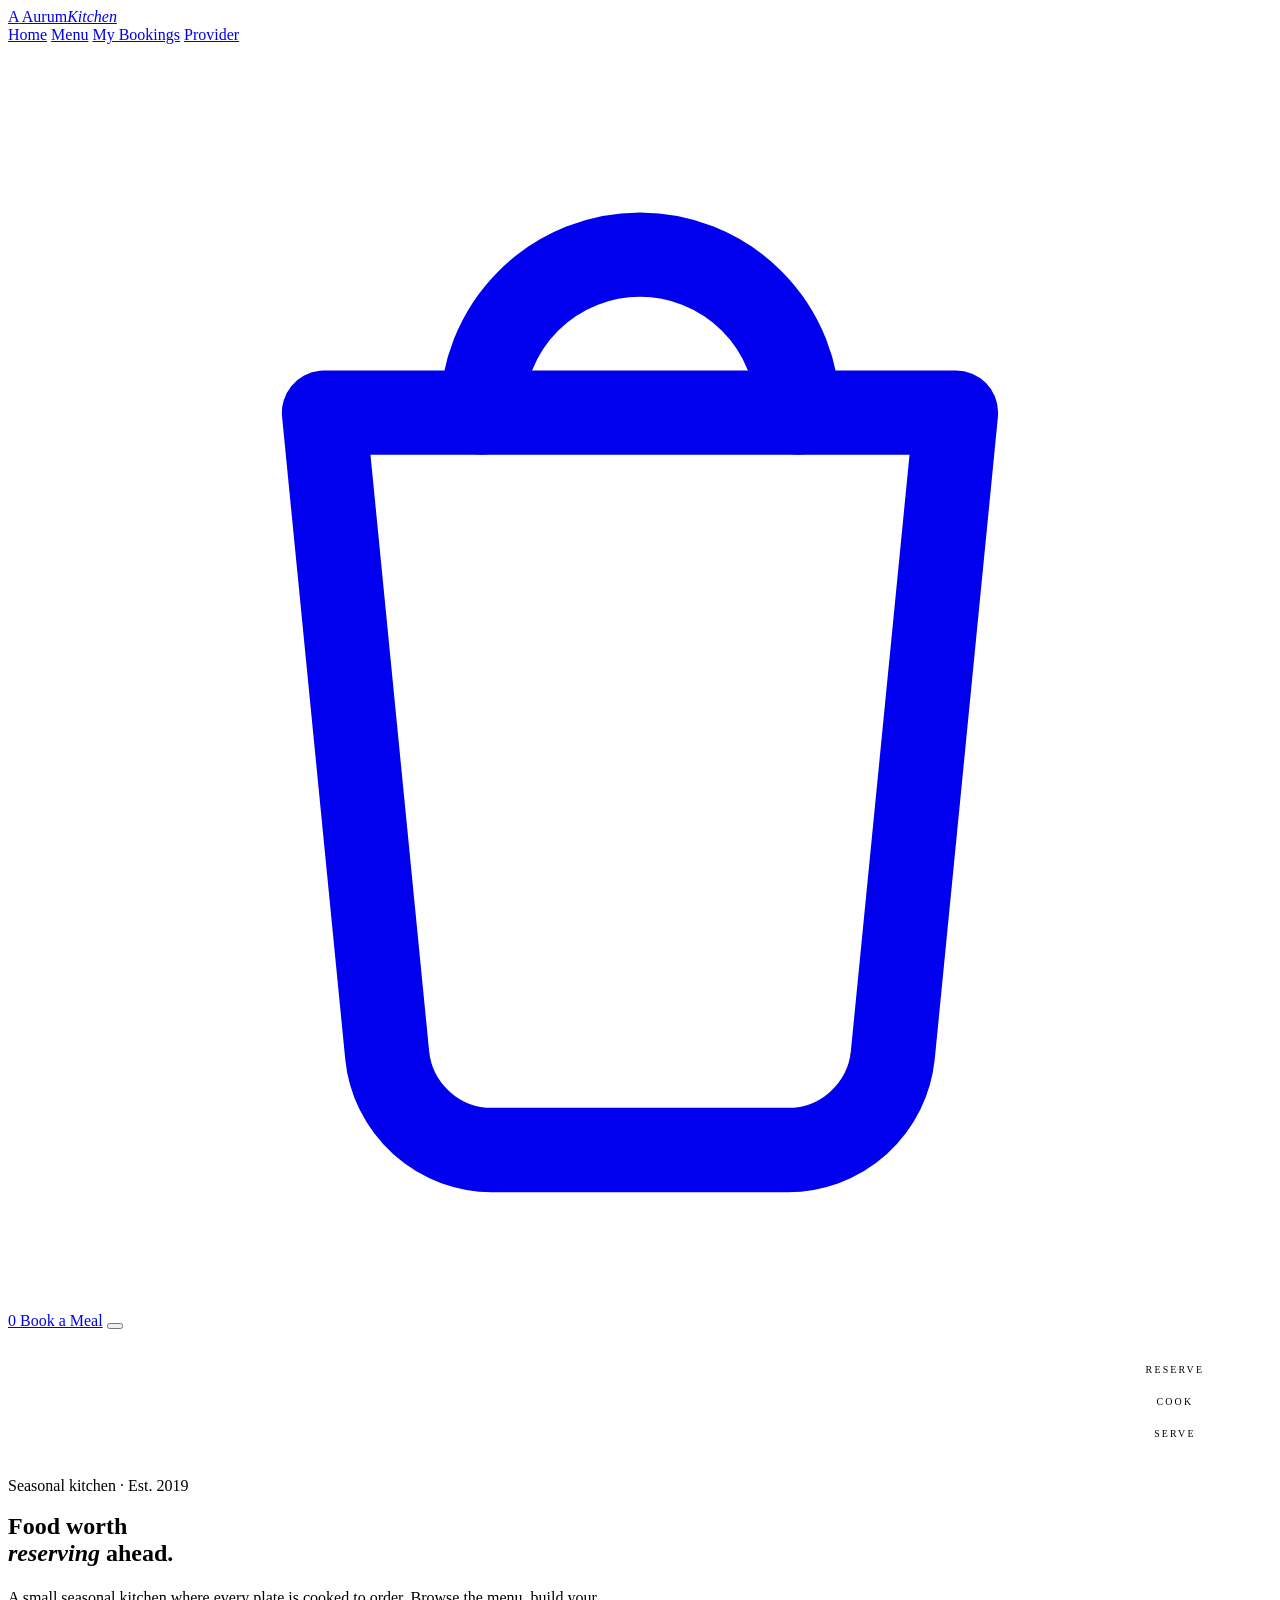
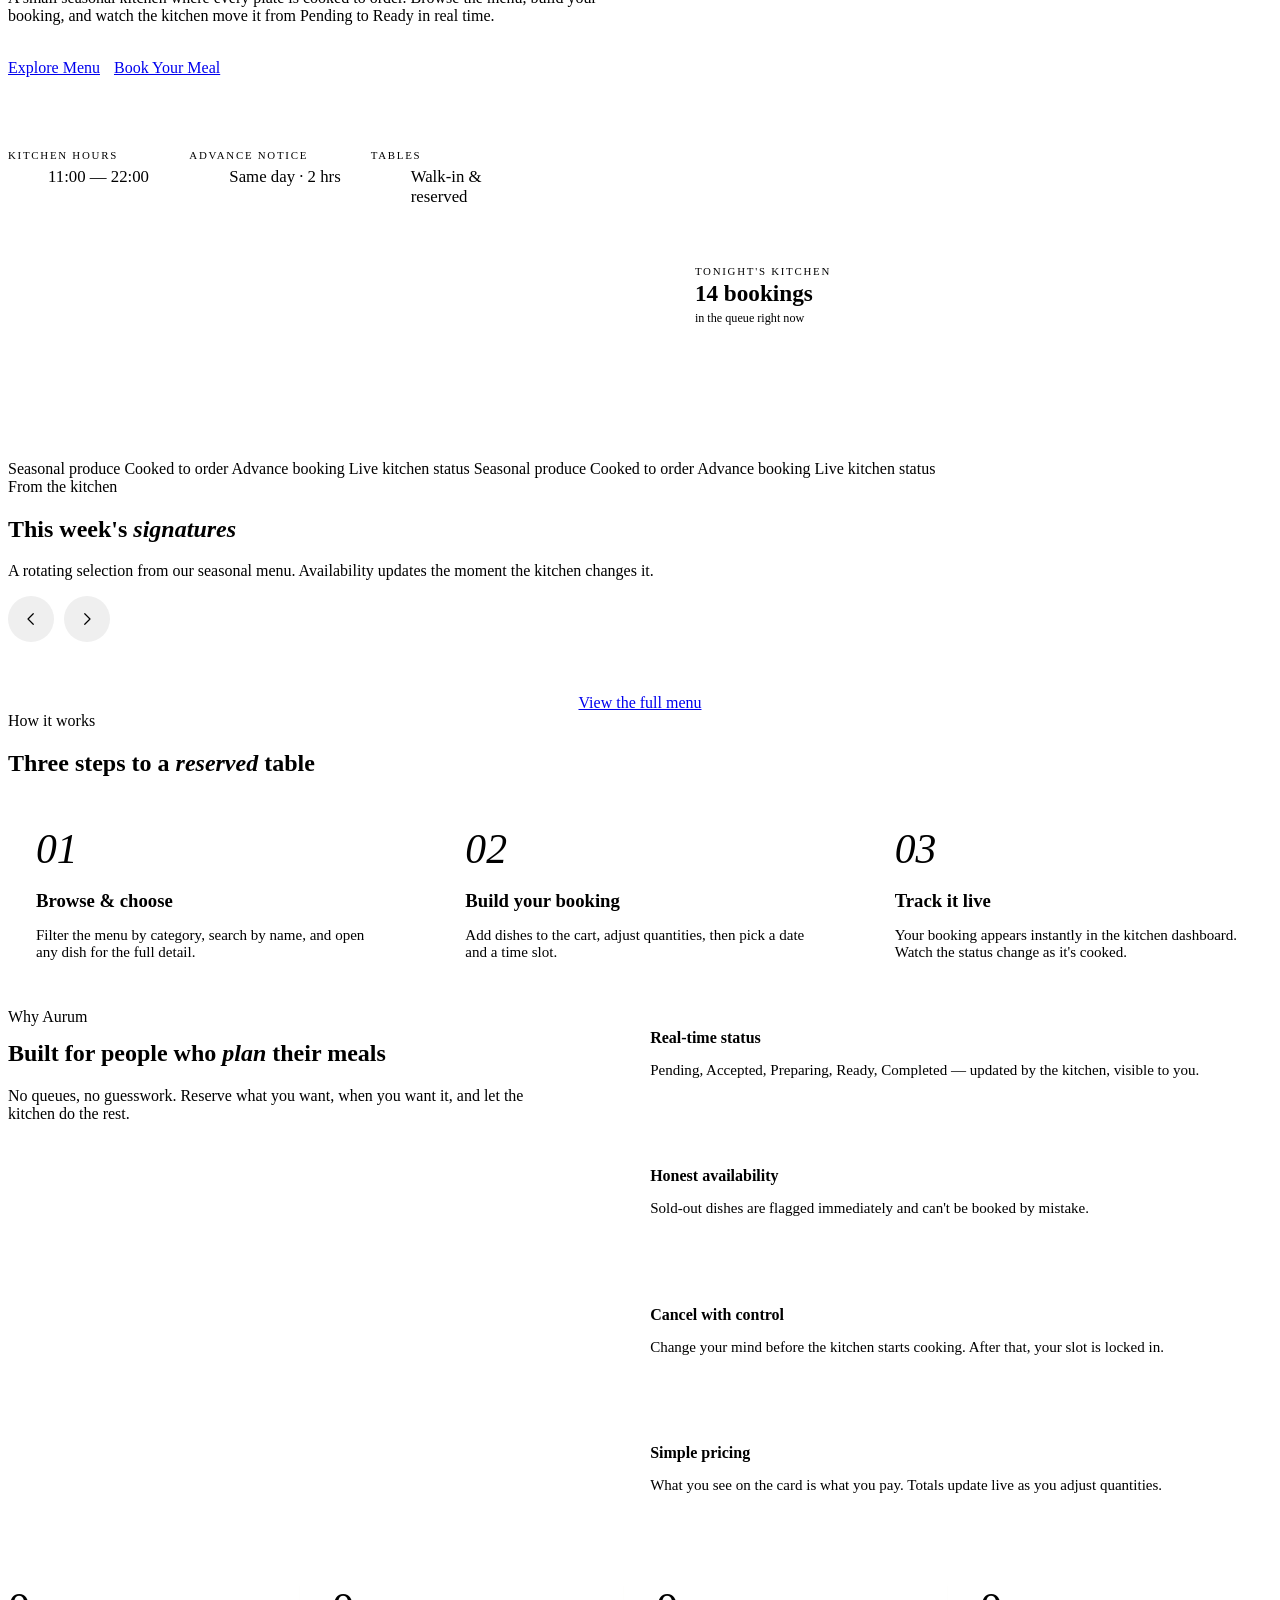
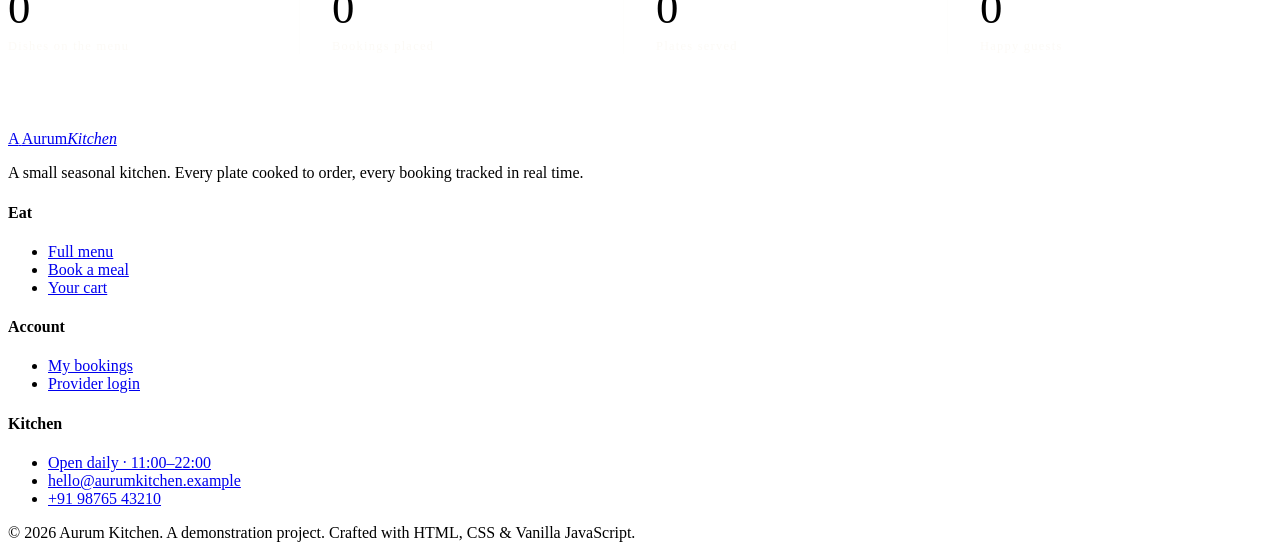
==== index.html @ 30384e44 "Module A: customer platform (menu, cart, booking, my-bookings)" ====
<!DOCTYPE html>
<html lang="en">
<head>
  <meta charset="UTF-8" />
  <meta name="viewport" content="width=device-width, initial-scale=1" />
  <title>Aurum Kitchen — Seasonal Food, Reserved in Advance</title>
  <meta name="description" content="Aurum Kitchen is a seasonal kitchen where every dish is prepared to order and reserved in advance." />
  <link rel="preconnect" href="https://fonts.googleapis.com" />
  <link rel="preconnect" href="https://fonts.gstatic.com" crossorigin />
  <link href="https://fonts.googleapis.com/css2?family=Fraunces:ital,opsz,wght@0,9..144,300..700;1,9..144,300..600&family=Inter:wght@300;400;500;600&display=swap" rel="stylesheet" />
  <link rel="stylesheet" href="css/global.css" />
  <link rel="stylesheet" href="css/animations.css" />
  <link rel="stylesheet" href="css/customer.css" />
</head>
<body>
  <div class="page-veil" aria-hidden="true"></div>

  <header class="nav" id="siteNav">
    <div class="nav__inner">
      <a class="nav__brand" href="index.html" aria-label="Aurum Kitchen home">
        <span class="nav__mark">A</span>
        <span class="nav__wordmark">Aurum<em>Kitchen</em></span>
      </a>
      <nav class="nav__links" id="navLinks" aria-label="Primary">
        <a href="index.html" data-nav>Home</a>
        <a href="menu.html" data-nav>Menu</a>
        <a href="my-bookings.html" data-nav>My Bookings</a>
        <a href="admin/dashboard.html">Provider</a>
      </nav>
      <div class="nav__actions">
        <a class="nav__cart" href="cart.html" aria-label="View cart">
          <svg viewBox="0 0 24 24" fill="none" stroke="currentColor" stroke-width="1.6" stroke-linecap="round" stroke-linejoin="round" aria-hidden="true">
            <path d="M6 7h12l-1.2 12.2a2 2 0 0 1-2 1.8H9.2a2 2 0 0 1-2-1.8L6 7Z" />
            <path d="M9 7a3 3 0 0 1 6 0" />
          </svg>
          <span class="nav__badge" id="cartBadge">0</span>
        </a>
        <a class="btn btn--primary btn--sm magnetic" href="booking.html"><span>Book a Meal</span></a>
        <button class="nav__toggle" id="navToggle" aria-label="Toggle navigation" aria-expanded="false">
          <span></span><span></span>
        </button>
      </div>
    </div>
  </header>

  <main>
    <section class="hero">
      <div class="container hero__inner">
        <div class="hero__copy">
          <span class="eyebrow" data-reveal="fade">Seasonal kitchen · Est. 2019</span>
          <h1 data-reveal="up" data-reveal-delay="80">
            Food worth<br /><em class="serif-italic">reserving</em> ahead.
          </h1>
          <p class="lede" data-reveal="up" data-reveal-delay="180">
            A small seasonal kitchen where every plate is cooked to order.
            Browse the menu, build your booking, and watch the kitchen move it
            from <strong>Pending</strong> to <strong>Ready</strong> in real time.
          </p>
          <div class="hero__actions" data-reveal="up" data-reveal-delay="260">
            <a class="btn btn--primary magnetic" href="menu.html"><span>Explore Menu</span></a>
            <a class="btn btn--ghost magnetic" href="booking.html"><span>Book Your Meal</span></a>
          </div>
          <dl class="hero__facts" data-reveal="fade" data-reveal-delay="340">
            <div><dt>Kitchen hours</dt><dd>11:00 — 22:00</dd></div>
            <div><dt>Advance notice</dt><dd>Same day · 2 hrs</dd></div>
            <div><dt>Tables</dt><dd>Walk-in &amp; reserved</dd></div>
          </dl>
        </div>
        <div class="hero__visual" data-reveal="scale" data-reveal-delay="120">
          <div class="hero__frame parallax-frame">
            <img src="https://images.unsplash.com/photo-1414235077428-338989a2e8c0?auto=format&fit=crop&w=1200&q=80"
                 alt="Plated seasonal dish on a dark ceramic plate"
                 data-parallax="0.10" onerror="this.style.display='none'" />
          </div>
          <div class="hero__card">
            <span class="hero__card-label">Tonight's kitchen</span>
            <strong class="hero__card-value">14 bookings</strong>
            <span class="hero__card-sub">in the queue right now</span>
          </div>
          <div class="hero__seal" aria-hidden="true">
            <span>Reserve</span><span>Cook</span><span>Serve</span>
          </div>
        </div>
      </div>
    </section>

    <div class="marquee" aria-hidden="true">
      <div class="marquee__track">
        <span class="marquee__item">Seasonal produce</span>
        <span class="marquee__item">Cooked to order</span>
        <span class="marquee__item">Advance booking</span>
        <span class="marquee__item">Live kitchen status</span>
        <span class="marquee__item">Seasonal produce</span>
        <span class="marquee__item">Cooked to order</span>
        <span class="marquee__item">Advance booking</span>
        <span class="marquee__item">Live kitchen status</span>
      </div>
    </div>

    <section class="section" id="featured">
      <div class="container">
        <div class="section-head">
          <div class="section-head__text">
            <span class="eyebrow" data-reveal="fade">From the kitchen</span>
            <h2 data-reveal="up" data-reveal-delay="60">This week's <em class="serif-italic">signatures</em></h2>
            <p data-reveal="up" data-reveal-delay="120">
              A rotating selection from our seasonal menu. Availability updates
              the moment the kitchen changes it.
            </p>
          </div>
          <div class="rail-controls" data-reveal="fade">
            <button class="rail-btn" id="railPrev" aria-label="Previous dishes">
              <svg viewBox="0 0 24 24" fill="none" stroke="currentColor" stroke-width="1.6" stroke-linecap="round" stroke-linejoin="round"><path d="M15 5l-7 7 7 7"/></svg>
            </button>
            <button class="rail-btn" id="railNext" aria-label="Next dishes">
              <svg viewBox="0 0 24 24" fill="none" stroke="currentColor" stroke-width="1.6" stroke-linecap="round" stroke-linejoin="round"><path d="M9 5l7 7-7 7"/></svg>
            </button>
          </div>
        </div>
        <div class="rail" id="featuredRail" aria-live="polite"></div>
        <div class="section-cta" data-reveal="fade">
          <a class="btn btn--ghost magnetic" href="menu.html"><span>View the full menu</span></a>
        </div>
      </div>
    </section>

    <section class="section how" id="how">
      <div class="container">
        <div class="section-head">
          <div class="section-head__text">
            <span class="eyebrow" data-reveal="fade">How it works</span>
            <h2 data-reveal="up" data-reveal-delay="60">Three steps to a <em class="serif-italic">reserved</em> table</h2>
          </div>
        </div>
        <ol class="how__grid">
          <li class="how__step" data-reveal="up">
            <span class="how__num">01</span>
            <h3>Browse &amp; choose</h3>
            <p>Filter the menu by category, search by name, and open any dish for the full detail.</p>
          </li>
          <li class="how__step" data-reveal="up" data-reveal-delay="120">
            <span class="how__num">02</span>
            <h3>Build your booking</h3>
            <p>Add dishes to the cart, adjust quantities, then pick a date and a time slot.</p>
          </li>
          <li class="how__step" data-reveal="up" data-reveal-delay="240">
            <span class="how__num">03</span>
            <h3>Track it live</h3>
            <p>Your booking appears instantly in the kitchen dashboard. Watch the status change as it's cooked.</p>
          </li>
        </ol>
      </div>
    </section>

    <section class="section why">
      <div class="container">
        <div class="why__grid">
          <div class="why__copy">
            <span class="eyebrow" data-reveal="fade">Why Aurum</span>
            <h2 data-reveal="up" data-reveal-delay="60">Built for people who <em class="serif-italic">plan</em> their meals</h2>
            <p class="lede" data-reveal="up" data-reveal-delay="120">
              No queues, no guesswork. Reserve what you want, when you want it,
              and let the kitchen do the rest.
            </p>
          </div>
          <ul class="why__list">
            <li data-reveal="right">
              <h4>Real-time status</h4>
              <p>Pending, Accepted, Preparing, Ready, Completed — updated by the kitchen, visible to you.</p>
            </li>
            <li data-reveal="right" data-reveal-delay="100">
              <h4>Honest availability</h4>
              <p>Sold-out dishes are flagged immediately and can't be booked by mistake.</p>
            </li>
            <li data-reveal="right" data-reveal-delay="200">
              <h4>Cancel with control</h4>
              <p>Change your mind before the kitchen starts cooking. After that, your slot is locked in.</p>
            </li>
            <li data-reveal="right" data-reveal-delay="300">
              <h4>Simple pricing</h4>
              <p>What you see on the card is what you pay. Totals update live as you adjust quantities.</p>
            </li>
          </ul>
        </div>
      </div>
    </section>

    <section class="stats-band">
      <div class="container stats-band__inner">
        <div class="stat"><span class="stat__value" id="statDishes" data-counter="0">0</span><span class="stat__label">Dishes on the menu</span></div>
        <div class="stat"><span class="stat__value" id="statBookings" data-counter="0">0</span><span class="stat__label">Bookings placed</span></div>
        <div class="stat"><span class="stat__value" id="statCompleted" data-counter="0">0</span><span class="stat__label">Plates served</span></div>
        <div class="stat"><span class="stat__value" id="statGuests" data-counter="0">0</span><span class="stat__label">Happy guests</span></div>
      </div>
    </section>
  </main>

  <footer class="footer">
    <div class="container">
      <div class="footer__grid">
        <div class="footer__brand">
          <a class="nav__brand" href="index.html">
            <span class="nav__mark">A</span>
            <span class="nav__wordmark">Aurum<em>Kitchen</em></span>
          </a>
          <p>A small seasonal kitchen. Every plate cooked to order, every booking tracked in real time.</p>
        </div>
        <div class="footer__col">
          <h4>Eat</h4>
          <ul>
            <li><a href="menu.html">Full menu</a></li>
            <li><a href="booking.html">Book a meal</a></li>
            <li><a href="cart.html">Your cart</a></li>
          </ul>
        </div>
        <div class="footer__col">
          <h4>Account</h4>
          <ul>
            <li><a href="my-bookings.html">My bookings</a></li>
            <li><a href="admin/dashboard.html">Provider login</a></li>
          </ul>
        </div>
        <div class="footer__col">
          <h4>Kitchen</h4>
          <ul>
            <li><a href="#">Open daily · 11:00–22:00</a></li>
            <li><a href="#">hello@aurumkitchen.example</a></li>
            <li><a href="#">+91 98765 43210</a></li>
          </ul>
        </div>
      </div>
      <div class="footer__bottom">
        <span>© <span id="footerYear"></span> Aurum Kitchen. A demonstration project.</span>
        <span>Crafted with HTML, CSS &amp; Vanilla JavaScript.</span>
      </div>
    </div>
  </footer>

  <script src="js/storage.js"></script>
  <script src="js/data.js"></script>
  <script src="js/animations.js"></script>
  <script src="js/customer.js"></script>
  <script>
    // Page-specific: featured rail arrows + footer year
    document.addEventListener('DOMContentLoaded', function () {
      var y = document.getElementById('footerYear');
      if (y) y.textContent = new Date().getFullYear();

      var rail = document.getElementById('featuredRail');
      var prev = document.getElementById('railPrev');
      var next = document.getElementById('railNext');
      var step = 340;

      if (prev) prev.addEventListener('click', function () { rail.scrollBy({ left: -step * 2, behavior: 'smooth' }); });
      if (next) next.addEventListener('click', function () { rail.scrollBy({ left: step * 2, behavior: 'smooth' }); });
    });
  </script>
</body>
</html>
---- css/customer.css ----
/* =========================================================================
   customer.css — MODULE A STYLES
   Owner: ARSH
   -------------------------------------------------------------------------
   Page-level styles for the customer side. Depends on global.css tokens and
   animations.css for motion. Admin styles live in admin.css (Kanish).
   ========================================================================= */

/* ---------- HERO ---------- */
.hero {
  padding-top: calc(var(--nav-h) + clamp(40px, 6vw, 80px));
  padding-bottom: clamp(48px, 7vw, 100px);
  position: relative;
}

.hero__inner {
  display: grid;
  grid-template-columns: 1.05fr 1fr;
  gap: clamp(40px, 6vw, 88px);
  align-items: center;
}

.hero__copy h1 { margin-top: 18px; }
.hero__copy h1 em { color: var(--olive); }
.hero__copy .lede { margin-top: 22px; }
.hero__copy strong { color: var(--forest); font-weight: 500; }

.hero__actions {
  display: flex;
  gap: 14px;
  margin-top: 34px;
  flex-wrap: wrap;
}

.hero__facts {
  display: grid;
  grid-template-columns: repeat(3, 1fr);
  gap: 24px;
  margin-top: 46px;
  padding-top: 26px;
  border-top: 1px solid var(--line);
  max-width: 520px;
}

.hero__facts dt {
  font-size: 0.68rem;
  letter-spacing: 0.16em;
  text-transform: uppercase;
  color: var(--muted-2);
  margin-bottom: 6px;
}

.hero__facts dd {
  font-family: var(--font-serif);
  font-size: 1.05rem;
  color: var(--forest);
}

/* visual */
.hero__visual {
  position: relative;
  aspect-ratio: 4 / 5;
  max-height: 640px;
}

.hero__frame {
  position: absolute;
  inset: 0;
  border-radius: var(--radius-xl);
  overflow: hidden;
  box-shadow: var(--shadow-lg);
}

.hero__frame img {
  width: 100%;
  height: 118%;
  object-fit: cover;
  position: absolute;
  inset: -9% 0 auto 0;
}

.hero__card {
  position: absolute;
  bottom: 24px;
  left: -22px;
  background: var(--white);
  padding: 20px 24px;
  border-radius: var(--radius);
  box-shadow: var(--shadow-md);
  display: grid;
  gap: 4px;
  max-width: 220px;
}

.hero__card-label {
  font-size: 0.68rem;
  letter-spacing: 0.16em;
  text-transform: uppercase;
  color: var(--muted-2);
}

.hero__card-value {
  font-family: var(--font-serif);
  font-size: 1.45rem;
  color: var(--forest);
  line-height: 1.1;
}

.hero__card-sub {
  font-size: 0.76rem;
  color: var(--muted);
}

.hero__seal {
  position: absolute;
  top: 24px;
  right: -18px;
  width: 96px;
  height: 96px;
  border-radius: 50%;
  background: var(--forest);
  color: var(--gold-soft);
  display: grid;
  place-items: center;
  gap: 1px;
  font-family: var(--font-serif);
  font-size: 0.62rem;
  letter-spacing: 0.22em;
  text-transform: uppercase;
  box-shadow: var(--shadow-md);
  animation: sealSpin 40s linear infinite;
}

.hero__seal span {
  display: block;
  line-height: 1;
  transform-origin: center;
}

@keyframes sealSpin {
  to { transform: rotate(360deg); }
}

/* ---------- FEATURED RAIL ---------- */
.rail-controls {
  display: flex;
  gap: 10px;
}

.rail-btn {
  width: 46px;
  height: 46px;
  border-radius: 50%;
  border: 1px solid var(--line-strong);
  display: grid;
  place-items: center;
  color: var(--forest);
  transition: background-color 0.3s var(--ease), color 0.3s var(--ease),
              border-color 0.3s var(--ease), transform 0.3s var(--ease);
}

.rail-btn:hover { background: var(--forest); color: var(--ivory); border-color: var(--forest); transform: translateY(-1px); }
.rail-btn svg { width: 18px; height: 18px; }

.rail {
  display: grid;
  grid-auto-flow: column;
  grid-auto-columns: minmax(280px, 1fr);
  gap: 22px;
  overflow-x: auto;
  scroll-snap-type: x mandatory;
  padding-bottom: 12px;
  scrollbar-width: thin;
  scrollbar-color: var(--line-strong) transparent;
}

.rail::-webkit-scrollbar { height: 6px; }
.rail::-webkit-scrollbar-thumb { background: var(--line-strong); border-radius: 99px; }
.rail::-webkit-scrollbar-track { background: transparent; }

.rail > * { scroll-snap-align: start; }

.section-cta { margin-top: 40px; text-align: center; }

/* ---------- DISH CARD ---------- */
.dish-card {
  display: flex;
  flex-direction: column;
  background: var(--white);
  border-radius: var(--radius-lg);
  overflow: hidden;
  border: 1px solid var(--line);
  transition: transform 0.6s var(--ease), box-shadow 0.6s var(--ease);
  height: 100%;
}

.dish-card:hover {
  transform: translateY(-4px);
  box-shadow: var(--shadow-md);
}

.dish-card--rail { min-height: 420px; }

.dish-card__media {
  position: relative;
  aspect-ratio: 4 / 3;
  overflow: hidden;
  background: var(--ivory-2);
}

.dish-card__media img {
  width: 100%;
  height: 100%;
  object-fit: cover;
  transition: transform 1.2s var(--ease);
}

.dish-card:hover .dish-card__media img { transform: scale(1.06); }

.dish-card__flag {
  position: absolute;
  top: 14px;
  left: 14px;
  padding: 6px 12px;
  border-radius: 999px;
  background: rgba(18, 54, 42, 0.92);
  color: var(--gold-soft);
  font-size: 0.66rem;
  font-weight: 600;
  letter-spacing: 0.12em;
  text-transform: uppercase;
  backdrop-filter: blur(8px);
}

.dish-card__flag--out {
  background: rgba(122, 50, 38, 0.92);
  color: #F0D8CE;
}

.dish-card__body {
  padding: 22px 22px 20px;
  display: flex;
  flex-direction: column;
  flex: 1;
  gap: 8px;
}

.dish-card__meta {
  display: flex;
  justify-content: space-between;
  align-items: baseline;
  gap: 12px;
}

.dish-card__category {
  font-size: 0.66rem;
  letter-spacing: 0.16em;
  text-transform: uppercase;
  color: var(--olive);
}

.dish-card__price {
  font-family: var(--font-serif);
  font-size: 1.1rem;
  color: var(--forest);
}

.dish-card__title {
  font-size: 1.18rem;
  line-height: 1.25;
  margin: 0;
}

.dish-card__desc {
  font-size: 0.88rem;
  color: var(--muted);
  line-height: 1.55;
  margin: 4px 0 0;
  display: -webkit-box;
  -webkit-line-clamp: 2;
  -webkit-box-orient: vertical;
  overflow: hidden;
}

.dish-card__foot {
  margin-top: auto;
  display: flex;
  align-items: center;
  justify-content: space-between;
  gap: 12px;
  padding-top: 16px;
}

.dish-card__link {
  font-size: 0.82rem;
  color: var(--forest);
  border-bottom: 1px solid var(--line-strong);
  padding-bottom: 1px;
  transition: border-color 0.3s var(--ease), color 0.3s var(--ease);
}

.dish-card__link:hover { color: var(--forest-3); border-color: var(--forest-3); }

/* ---------- HOW IT WORKS ---------- */
.how__grid {
  list-style: none;
  padding: 0;
  margin: 0;
  display: grid;
  grid-template-columns: repeat(3, 1fr);
  gap: 24px;
}

.how__step {
  padding: 32px 28px;
  background: var(--ivory-2);
  border-radius: var(--radius-lg);
  border: 1px solid var(--line);
  position: relative;
}

.how__num {
  font-family: var(--font-serif);
  font-size: 2.6rem;
  font-style: italic;
  color: var(--gold);
  line-height: 1;
  display: block;
  margin-bottom: 18px;
}

.how__step h3 { margin-bottom: 12px; }
.how__step p { font-size: 0.94rem; }

/* ---------- WHY ---------- */
.why__grid {
  display: grid;
  grid-template-columns: 1fr 1.1fr;
  gap: clamp(40px, 6vw, 88px);
  align-items: start;
}

.why__copy h2 { margin-top: 14px; }
.why__copy .lede { margin-top: 20px; }

.why__list {
  list-style: none;
  padding: 0;
  margin: 0;
  display: grid;
  gap: 28px;
}

.why__list li {
  padding-bottom: 24px;
  border-bottom: 1px solid var(--line);
}

.why__list li:last-child { border-bottom: 0; padding-bottom: 0; }
.why__list h4 { margin-bottom: 8px; color: var(--forest); }
.why__list p { font-size: 0.94rem; }

/* ---------- STATS BAND ---------- */
.stats-band {
  background: var(--forest);
  color: var(--ivory);
  padding-block: clamp(48px, 6vw, 88px);
}

.stats-band__inner {
  display: grid;
  grid-template-columns: repeat(4, 1fr);
  gap: 32px;
}

.stat {
  display: flex;
  flex-direction: column;
  gap: 8px;
  text-align: left;
  padding-right: 24px;
  border-right: 1px solid rgba(251, 248, 242, 0.14);
}

.stat:last-child { border-right: 0; }

.stat__value {
  font-family: var(--font-serif);
  font-size: clamp(2rem, 3.5vw, 2.8rem);
  color: var(--gold-soft);
  line-height: 1;
  font-variant-numeric: tabular-nums;
}

.stat__label {
  font-size: 0.78rem;
  letter-spacing: 0.1em;
  color: rgba(251, 248, 242, 0.66);
}

/* ---------- SHARED PAGE HEAD ---------- */
.page-section { padding-block: calc(var(--nav-h) + 40px) clamp(60px, 8vw, 100px); }

.page-head { margin-bottom: clamp(36px, 5vw, 60px); max-width: 720px; }
.page-head h1 { margin-top: 14px; }
.page-head .lede { margin-top: 18px; }

/* ---------- MENU PAGE ---------- */
.menu-page { padding-top: calc(var(--nav-h) + 40px); padding-bottom: 80px; }

.menu-hero { padding-block: 40px 0; max-width: 720px; margin-inline: auto; }
.menu-hero h1 { margin-top: 14px; }
.menu-hero .lede { margin-top: 18px; }

.menu-controls {
  position: sticky;
  top: var(--nav-h);
  z-index: 50;
  background: rgba(251, 248, 242, 0.92);
  backdrop-filter: saturate(180%) blur(14px);
  -webkit-backdrop-filter: saturate(180%) blur(14px);
  border-block: 1px solid var(--line);
  padding-block: 16px;
  margin-block: 40px 0;
}

.menu-controls__inner {
  display: flex;
  flex-direction: column;
  gap: 14px;
}

.menu-search {
  position: relative;
  max-width: 480px;
}

.menu-search svg {
  position: absolute;
  left: 18px;
  top: 50%;
  transform: translateY(-50%);
  width: 17px;
  height: 17px;
  color: var(--muted-2);
}

.menu-search input {
  width: 100%;
  padding: 13px 18px 13px 46px;
  border-radius: 999px;
  border: 1px solid var(--line-strong);
  background: var(--white);
  font-size: 0.92rem;
  transition: border-color 0.3s var(--ease), box-shadow 0.3s var(--ease);
}

.menu-search input:focus {
  outline: none;
  border-color: var(--forest-3);
  box-shadow: 0 0 0 4px rgba(44, 99, 80, 0.10);
}

.menu-filters {
  display: flex;
  gap: 8px;
  flex-wrap: wrap;
}

.chip {
  padding: 8px 18px;
  border-radius: 999px;
  border: 1px solid var(--line-strong);
  background: transparent;
  font-size: 0.82rem;
  font-weight: 450;
  color: var(--charcoal);
  transition: background-color 0.3s var(--ease), color 0.3s var(--ease),
              border-color 0.3s var(--ease);
  white-space: nowrap;
}

.chip:hover { border-color: var(--forest); }

.chip.is-active {
  background: var(--forest);
  color: var(--ivory);
  border-color: var(--forest);
}

.menu-grid-section { padding-top: 44px; }

.menu-meta {
  font-size: 0.82rem;
  color: var(--muted-2);
  margin-bottom: 24px;
}

.dish-grid {
  display: grid;
  grid-template-columns: repeat(auto-fill, minmax(280px, 1fr));
  gap: 26px;
}

/* ---------- EMPTY STATE ---------- */
.empty-state {
  text-align: center;
  padding: 60px 20px;
  display: flex;
  flex-direction: column;
  align-items: center;
  gap: 12px;
}

.empty-state--lg { padding: 100px 20px; }

.empty-state__icon {
  width: 68px;
  height: 68px;
  border-radius: 50%;
  border: 1px solid var(--line-strong);
  display: grid;
  place-items: center;
  font-size: 1.8rem;
  color: var(--olive);
  margin-bottom: 8px;
}

.empty-state h3 { font-size: 1.4rem; }
.empty-state p { max-width: 44ch; }
.empty-state .btn { margin-top: 12px; }

/* ---------- FOOD DETAILS ---------- */
.dish-page { padding-top: calc(var(--nav-h) + 24px); padding-bottom: 80px; }

.back-link {
  display: inline-flex;
  align-items: center;
  gap: 6px;
  font-size: 0.84rem;
  color: var(--muted);
  margin-bottom: 32px;
  transition: color 0.3s var(--ease);
}

.back-link:hover { color: var(--forest); }

.dish-detail {
  display: grid;
  grid-template-columns: 1.15fr 1fr;
  gap: clamp(36px, 5vw, 72px);
  align-items: start;
}

.dish-detail__media {
  position: relative;
  aspect-ratio: 4 / 5;
  border-radius: var(--radius-xl);
  overflow: hidden;
  box-shadow: var(--shadow-md);
  background: var(--ivory-2);
}

.dish-detail__media img {
  width: 100%;
  height: 100%;
  object-fit: cover;
}

.dish-detail__flag {
  position: absolute;
  top: 22px;
  left: 22px;
  padding: 8px 16px;
  border-radius: 999px;
  background: rgba(122, 50, 38, 0.92);
  color: #F0D8CE;
  font-size: 0.7rem;
  font-weight: 600;
  letter-spacing: 0.12em;
  text-transform: uppercase;
}

.dish-detail__info { padding-top: 12px; }

.dish-detail__eyebrow {
  display: flex;
  align-items: center;
  gap: 10px;
  margin-bottom: 16px;
}

.dish-detail__eyebrow .pill { font-size: 0.66rem; }

.dish-detail__info h1 {
  font-size: clamp(2rem, 4vw, 3rem);
  margin-bottom: 18px;
}

.dish-detail__price {
  font-family: var(--font-serif);
  font-size: 1.9rem;
  color: var(--forest);
  margin-bottom: 22px;
  display: block;
}

.dish-detail__desc {
  font-size: 1rem;
  line-height: 1.7;
  color: var(--muted);
  margin-bottom: 28px;
}

.dish-detail__tags {
  display: flex;
  gap: 8px;
  flex-wrap: wrap;
  margin-bottom: 32px;
}

.dish-detail__actions {
  display: flex;
  gap: 16px;
  flex-wrap: wrap;
  align-items: center;
  padding-top: 24px;
  border-top: 1px solid var(--line);
}

.qty-stepper {
  display: inline-flex;
  align-items: center;
  border-radius: 999px;
  border: 1px solid var(--line-strong);
  overflow: hidden;
  background: var(--white);
}

.qty-stepper button {
  width: 44px;
  height: 44px;
  display: grid;
  place-items: center;
  font-size: 1.1rem;
  color: var(--forest);
  transition: background-color 0.3s var(--ease);
}

.qty-stepper button:hover { background: var(--ivory-2); }

.qty-stepper input {
  width: 48px;
  text-align: center;
  border: 0;
  background: transparent;
  font-size: 0.95rem;
  font-weight: 500;
  color: var(--ink);
  -moz-appearance: textfield;
  padding: 0;
}

.qty-stepper input::-webkit-outer-spin-button,
.qty-stepper input::-webkit-inner-spin-button {
  -webkit-appearance: none;
  margin: 0;
}

.dish-detail__note {
  margin-top: 26px;
  padding: 16px 20px;
  background: var(--ivory-2);
  border-radius: var(--radius);
  font-size: 0.84rem;
  color: var(--muted);
  border-left: 3px solid var(--gold);
}

/* ---------- CART ---------- */
.cart-layout {
  display: grid;
  grid-template-columns: 1.4fr 1fr;
  gap: clamp(28px, 4vw, 56px);
  align-items: start;
}

.cart-lines { display: grid; gap: 18px; }

.cart-line {
  display: grid;
  grid-template-columns: 96px 1fr auto;
  gap: 20px;
  align-items: center;
  padding: 18px;
  border: 1px solid var(--line);
  border-radius: var(--radius);
  background: var(--white);
  transition: border-color 0.3s var(--ease);
}

.cart-line:hover { border-color: var(--line-strong); }

.cart-line__media {
  width: 96px;
  height: 96px;
  border-radius: var(--radius-sm);
  overflow: hidden;
  background: var(--ivory-2);
}

.cart-line__media img { width: 100%; height: 100%; object-fit: cover; }

.cart-line__body { min-width: 0; }

.cart-line__name {
  font-family: var(--font-serif);
  font-size: 1.1rem;
  color: var(--forest);
  margin-bottom: 4px;
  line-height: 1.3;
}

.cart-line__category {
  font-size: 0.7rem;
  letter-spacing: 0.14em;
  text-transform: uppercase;
  color: var(--olive);
  margin-bottom: 10px;
}

.cart-line__controls {
  display: flex;
  align-items: center;
  gap: 14px;
  flex-wrap: wrap;
}

.cart-line__remove {
  font-size: 0.8rem;
  color: var(--muted);
  text-decoration: underline;
  text-underline-offset: 3px;
  transition: color 0.3s var(--ease);
}

.cart-line__remove:hover { color: #96382A; }

.cart-line__total {
  font-family: var(--font-serif);
  font-size: 1.2rem;
  color: var(--forest);
  text-align: right;
  white-space: nowrap;
}

.cart-summary {
  position: sticky;
  top: calc(var(--nav-h) + 24px);
  padding: 28px;
  background: var(--ivory-2);
  border-radius: var(--radius-lg);
  border: 1px solid var(--line);
}

.cart-summary h3 {
  font-size: 1.3rem;
  margin-bottom: 20px;
  padding-bottom: 16px;
  border-bottom: 1px solid var(--line);
}

.cart-summary__row {
  display: flex;
  justify-content: space-between;
  align-items: baseline;
  gap: 12px;
  margin-bottom: 12px;
  font-size: 0.92rem;
  color: var(--muted);
}

.cart-summary__row span:last-child {
  font-family: var(--font-serif);
  color: var(--forest);
  font-size: 1rem;
}

.cart-summary__total {
  display: flex;
  justify-content: space-between;
  align-items: baseline;
  padding-top: 18px;
  margin-top: 18px;
  border-top: 1px solid var(--line-strong);
  font-size: 1rem;
  color: var(--ink);
  font-weight: 500;
}

.cart-summary__total span:last-child {
  font-family: var(--font-serif);
  color: var(--forest);
  font-size: 1.55rem;
}

.cart-summary .btn { margin-top: 22px; }

.cart-summary__note {
  font-size: 0.78rem;
  color: var(--muted-2);
  margin-top: 14px;
  text-align: center;
}

/* ---------- BOOKING FORM ---------- */
.booking-layout {
  display: grid;
  grid-template-columns: 1.35fr 1fr;
  gap: clamp(28px, 4vw, 56px);
  align-items: start;
}

.booking-form { display: grid; gap: 28px; }

.form-section {
  border: 0;
  padding: 0;
  margin: 0;
  display: grid;
  gap: 18px;
}

.form-section legend {
  font-family: var(--font-serif);
  font-size: 1.25rem;
  color: var(--forest);
  margin-bottom: 4px;
  padding: 0;
}

.form-section legend .field__hint {
  font-family: var(--font-sans);
  font-size: 0.78rem;
  color: var(--muted-2);
  font-weight: 400;
  margin-left: 6px;
}

.timeslot-grid {
  display: grid;
  grid-template-columns: repeat(auto-fill, minmax(96px, 1fr));
  gap: 10px;
}

.timeslot {
  padding: 12px 8px;
  border-radius: var(--radius-sm);
  border: 1px solid var(--line-strong);
  background: var(--white);
  font-size: 0.85rem;
  color: var(--charcoal);
  transition: background-color 0.3s var(--ease), color 0.3s var(--ease),
              border-color 0.3s var(--ease);
}

.timeslot:hover { border-color: var(--forest-3); }

.timeslot.is-selected {
  background: var(--forest);
  color: var(--ivory);
  border-color: var(--forest);
}

.booking-summary {
  position: sticky;
  top: calc(var(--nav-h) + 24px);
  padding: 28px;
  background: var(--forest);
  color: var(--ivory);
  border-radius: var(--radius-lg);
  box-shadow: var(--shadow-md);
}

.booking-summary h3 {
  color: var(--ivory);
  font-size: 1.3rem;
  margin-bottom: 20px;
  padding-bottom: 16px;
  border-bottom: 1px solid rgba(251, 248, 242, 0.14);
}

.booking-summary__line {
  display: flex;
  justify-content: space-between;
  gap: 12px;
  padding-block: 10px;
  font-size: 0.9rem;
  color: rgba(251, 248, 242, 0.85);
}

.booking-summary__line span:first-child {
  flex: 1;
  min-width: 0;
  overflow: hidden;
  text-overflow: ellipsis;
  white-space: nowrap;
}

.booking-summary__line span:last-child {
  font-family: var(--font-serif);
  color: var(--gold-soft);
  white-space: nowrap;
}

.booking-summary__total {
  display: flex;
  justify-content: space-between;
  align-items: baseline;
  padding-top: 16px;
  margin-top: 16px;
  border-top: 1px solid rgba(251, 248, 242, 0.2);
}

.booking-summary__total span:first-child {
  font-size: 0.9rem;
  color: rgba(251, 248, 242, 0.7);
}

.booking-summary__total span:last-child {
  font-family: var(--font-serif);
  font-size: 1.7rem;
  color: var(--gold-soft);
}

.booking-summary .btn { margin-top: 24px; }

.booking-summary__hint {
  font-size: 0.76rem;
  color: rgba(251, 248, 242, 0.55);
  margin-top: 14px;
  text-align: center;
}

/* ---------- BOOKING CONFIRMATION ---------- */
.booking-confirm {
  text-align: center;
  padding: 60px 24px;
  max-width: 620px;
  margin: 0 auto;
  display: flex;
  flex-direction: column;
  align-items: center;
  gap: 16px;
}

.confirm-check {
  width: 96px;
  height: 96px;
  margin-bottom: 16px;
}

.confirm-check circle,
.confirm-check path {
  fill: none;
  stroke: var(--forest);
  stroke-width: 2.4;
  stroke-linecap: round;
  stroke-linejoin: round;
}

.booking-confirm h2 { font-size: clamp(1.8rem, 3.5vw, 2.6rem); }
.booking-confirm p { max-width: 48ch; }

.booking-confirm__id {
  display: inline-flex;
  align-items: center;
  gap: 10px;
  padding: 12px 22px;
  background: var(--ivory-2);
  border-radius: 999px;
  font-family: var(--font-serif);
  font-size: 1.2rem;
  color: var(--forest);
  margin-block: 8px;
}

.booking-confirm__actions {
  display: flex;
  gap: 12px;
  flex-wrap: wrap;
  justify-content: center;
  margin-top: 12px;
}

/* ---------- MY BOOKINGS ---------- */
.bookings-filter {
  display: flex;
  gap: 8px;
  flex-wrap: wrap;
  margin-bottom: 32px;
}

.bookings-list { display: grid; gap: 18px; }

.booking-card {
  border: 1px solid var(--line);
  border-radius: var(--radius-lg);
  background: var(--white);
  overflow: hidden;
  transition: box-shadow 0.4s var(--ease), border-color 0.4s var(--ease);
}

.booking-card:hover { box-shadow: var(--shadow-sm); border-color: var(--line-strong); }

.booking-card__head {
  display: flex;
  justify-content: space-between;
  align-items: center;
  gap: 16px;
  padding: 20px 24px;
  border-bottom: 1px solid var(--line);
  flex-wrap: wrap;
}

.booking-card__id {
  font-family: var(--font-serif);
  font-size: 1.1rem;
  color: var(--forest);
}

.booking-card__date {
  font-size: 0.82rem;
  color: var(--muted);
  margin-left: 14px;
}

.booking-card__body {
  padding: 20px 24px;
  display: grid;
  grid-template-columns: 1.4fr 1fr;
  gap: 24px;
}

.booking-card__items { display: grid; gap: 8px; }

.booking-item {
  display: flex;
  justify-content: space-between;
  gap: 12px;
  font-size: 0.92rem;
  color: var(--muted);
  padding-block: 6px;
  border-bottom: 1px dashed var(--line);
}

.booking-item:last-child { border-bottom: 0; }

.booking-item strong { color: var(--charcoal); font-weight: 500; }

.booking-card__meta {
  display: grid;
  gap: 8px;
  align-content: start;
  padding-left: 24px;
  border-left: 1px solid var(--line);
}

.booking-card__meta div {
  display: flex;
  justify-content: space-between;
  gap: 12px;
  font-size: 0.84rem;
}

.booking-card__meta div span:first-child { color: var(--muted-2); }
.booking-card__meta div span:last-child { color: var(--charcoal); font-weight: 500; }

.booking-card__meta .total {
  padding-top: 10px;
  border-top: 1px solid var(--line);
  margin-top: 4px;
}

.booking-card__meta .total span:last-child {
  font-family: var(--font-serif);
  font-size: 1.05rem;
  color: var(--forest);
}

.booking-card__foot {
  padding: 16px 24px;
  background: var(--ivory-2);
  display: flex;
  justify-content: space-between;
  align-items: center;
  gap: 12px;
  flex-wrap: wrap;
}

.booking-card__notes {
  font-size: 0.8rem;
  color: var(--muted);
  font-style: italic;
  flex: 1;
  min-width: 200px;
}

.booking-card__cancel {
  padding: 8px 16px;
  border-radius: 999px;
  border: 1px solid rgba(150, 56, 42, 0.4);
  color: #96382A;
  font-size: 0.78rem;
  font-weight: 500;
  transition: background-color 0.3s var(--ease), color 0.3s var(--ease);
}

.booking-card__cancel:hover { background: #96382A; color: var(--ivory); border-color: #96382A; }

/* ---------- RESPONSIVE ---------- */
@media (max-width: 1000px) {
  .hero__inner,
  .why__grid,
  .dish-detail,
  .cart-layout,
  .booking-layout { grid-template-columns: 1fr; }

  .hero__visual { max-height: 500px; aspect-ratio: 3 / 2; }
  .hero__seal { right: 12px; }
  .hero__card { left: 12px; }

  .how__grid { grid-template-columns: 1fr; }
  .stats-band__inner { grid-template-columns: repeat(2, 1fr); gap: 24px; }
  .stat { border-right: 0; padding-right: 0; padding-bottom: 24px; border-bottom: 1px solid rgba(251, 248, 242, 0.14); }
  .stat:nth-last-child(-n+2) { border-bottom: 0; padding-bottom: 0; }

  .cart-summary,
  .booking-summary { position: static; }

  .booking-card__body { grid-template-columns: 1fr; }
  .booking-card__meta { padding-left: 0; border-left: 0; padding-top: 16px; border-top: 1px solid var(--line); }

  .dish-detail__media { aspect-ratio: 16 / 10; max-height: 460px; }
}

@media (max-width: 640px) {
  .hero__facts { grid-template-columns: 1fr 1fr; gap: 18px; }
  .hero__facts > div:last-child { grid-column: 1 / -1; }

  .stats-band__inner { grid-template-columns: 1fr; }
  .stat { border-bottom: 1px solid rgba(251, 248, 242, 0.14); padding-bottom: 20px; }
  .stat:last-child { border-bottom: 0; }

  .cart-line { grid-template-columns: 72px 1fr; gap: 14px; }
  .cart-line__media { width: 72px; height: 72px; }
  .cart-line__total { grid-column: 1 / -1; text-align: left; border-top: 1px solid var(--line); padding-top: 12px; }

  .dish-card--rail { min-height: auto; }

  .booking-card__head { padding: 16px 18px; }
  .booking-card__body { padding: 16px 18px; }
  .booking-card__foot { padding: 14px 18px; }
}
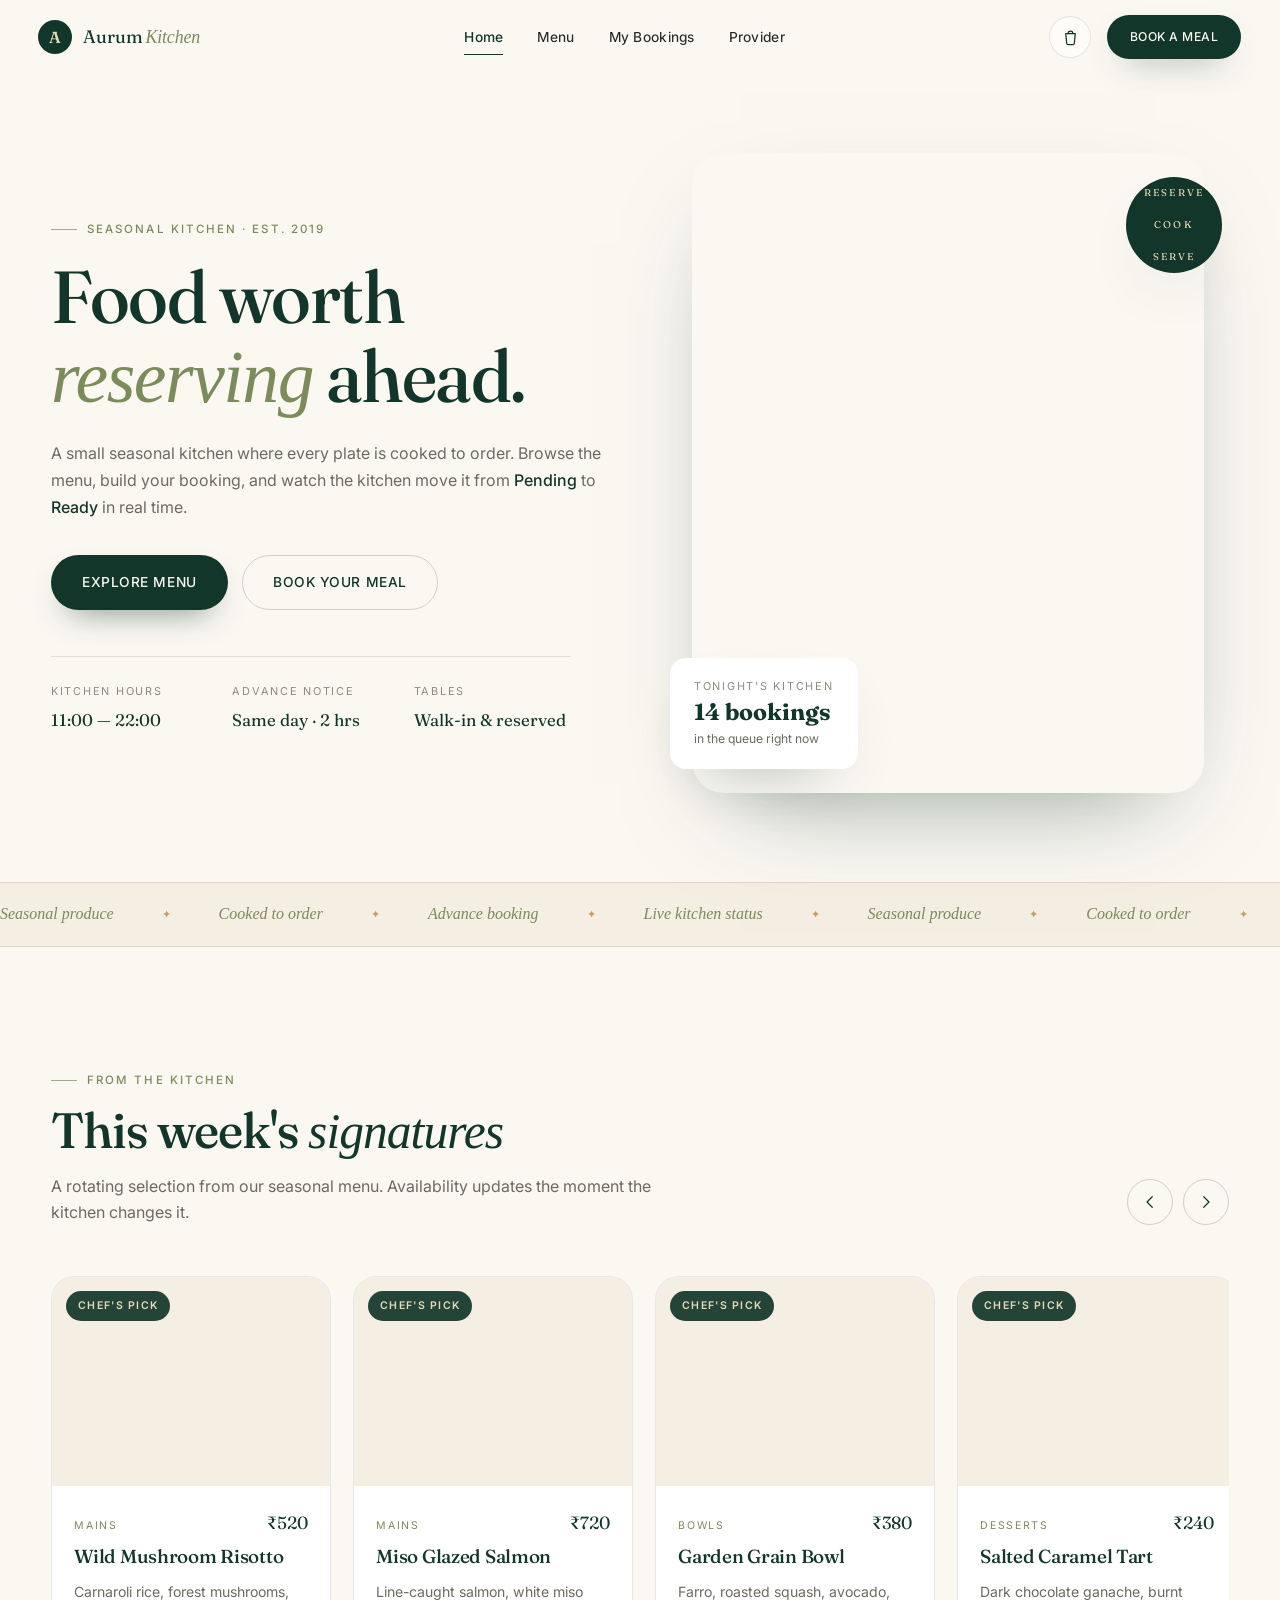
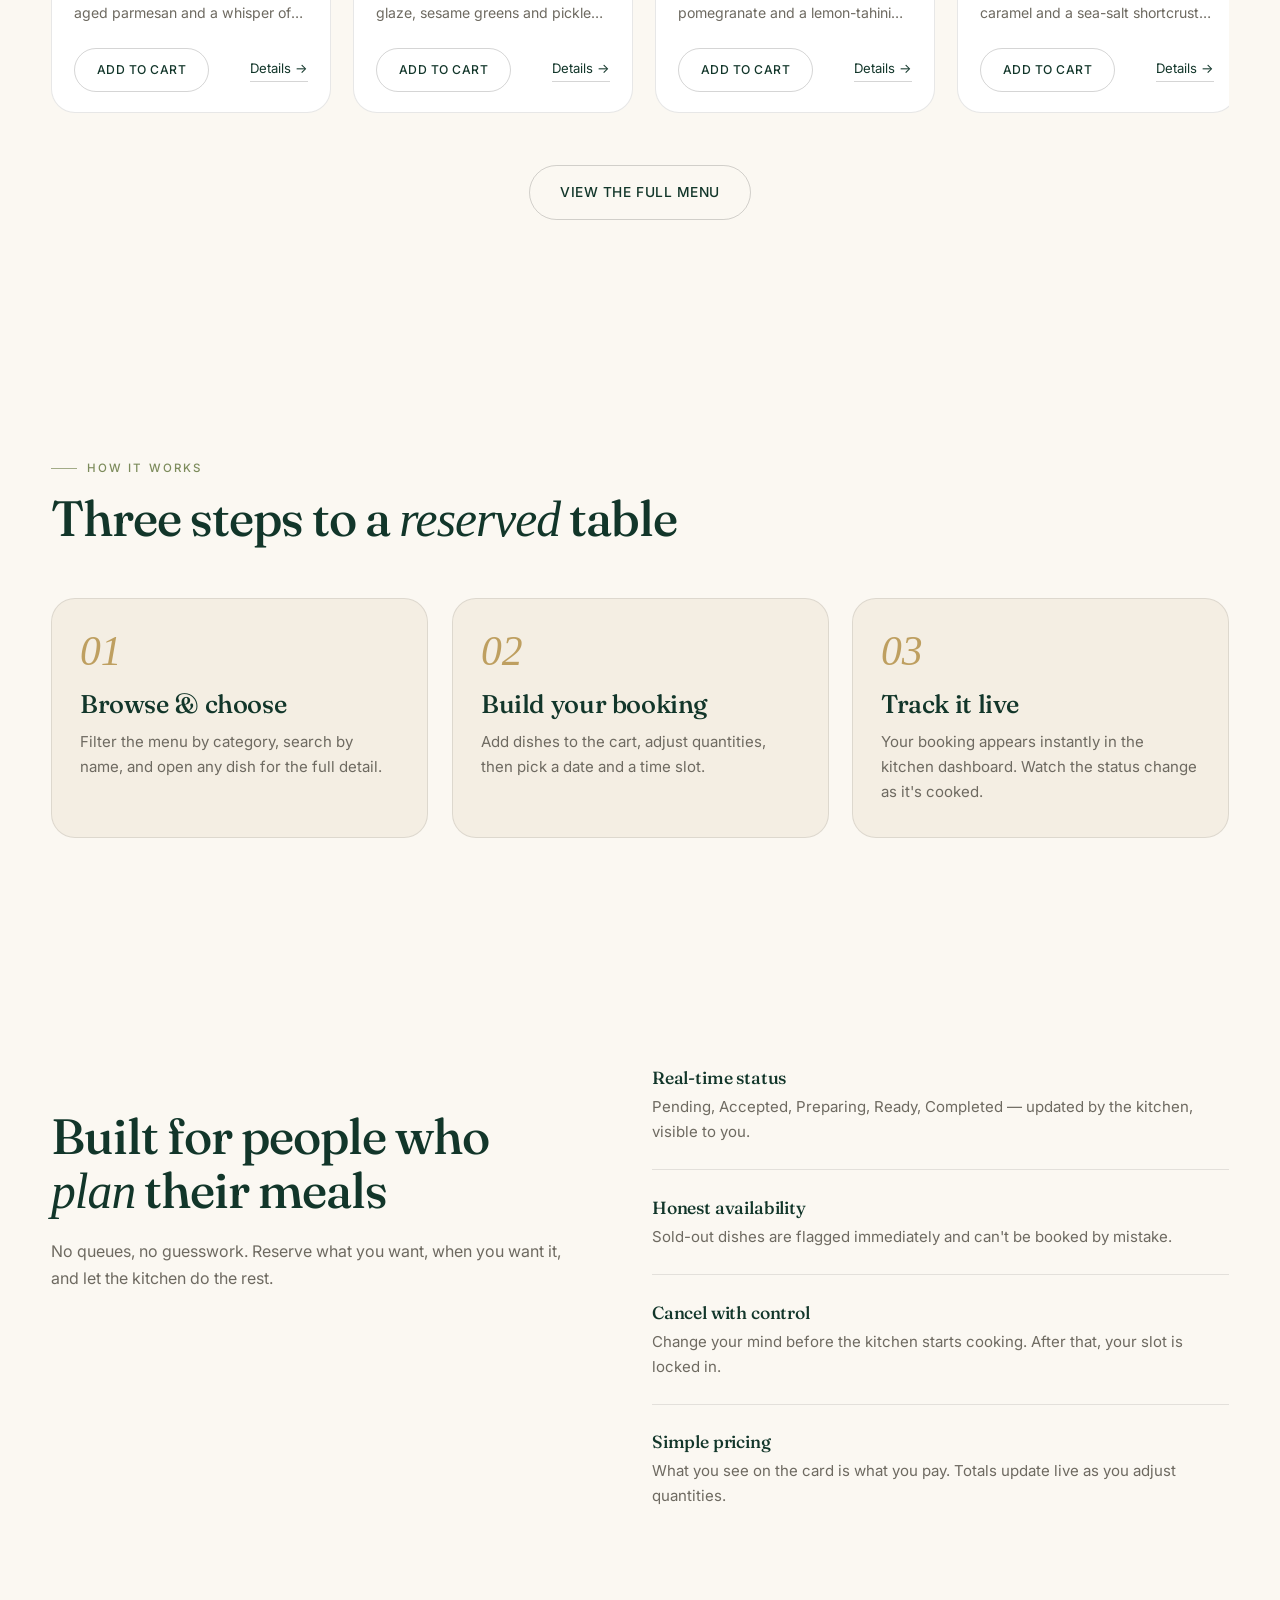
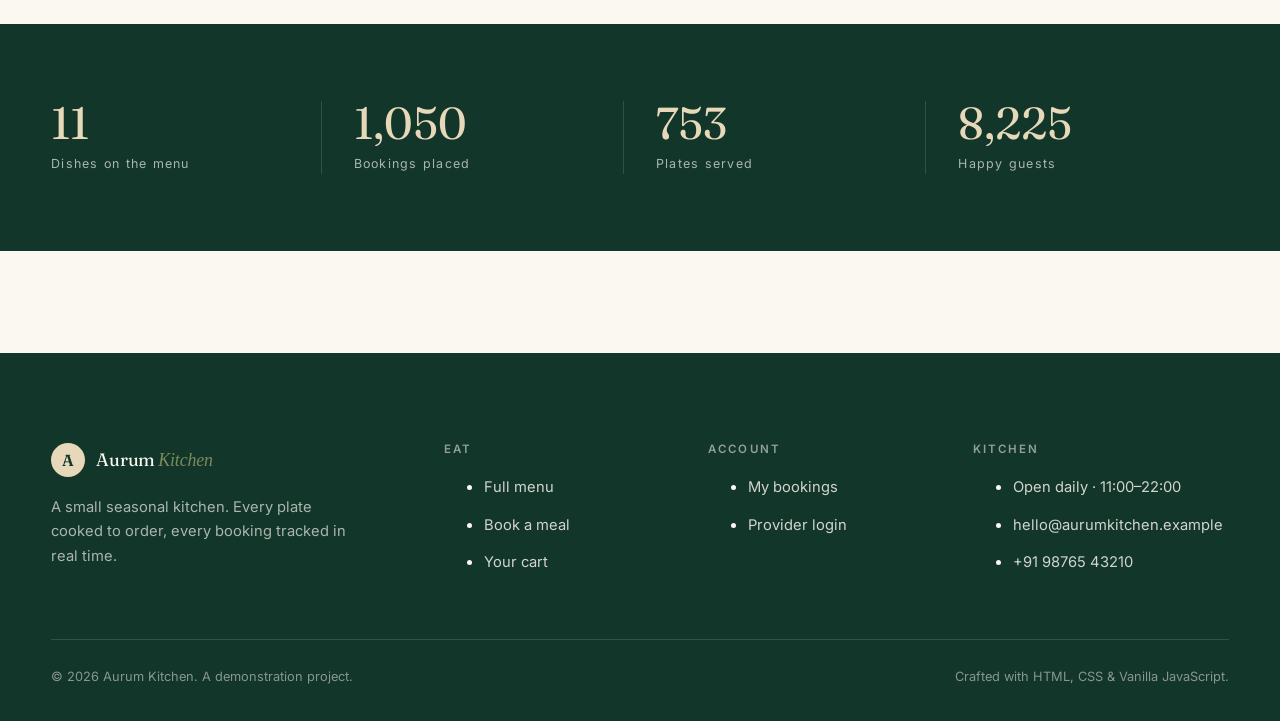
==== commit f1e096fc: ""Smooth Scroll added"" ====
--- a/index.html
+++ b/index.html
@@ -241,7 +241,7 @@
   <script src="js/animations.js"></script>
   <script src="js/customer.js"></script>
   <script>
-    // Page-specific: featured rail arrows + footer year
+
     document.addEventListener('DOMContentLoaded', function () {
       var y = document.getElementById('footerYear');
       if (y) y.textContent = new Date().getFullYear();
--- a/css/global.css
+++ b/css/global.css
@@ -0,0 +1,656 @@
+/* =========================================================================
+   global.css — SHARED DESIGN SYSTEM
+   Owners: Arsh + Kanish
+   ========================================================================= */
+
+/* ---------- 1. Design tokens ---------- */
+:root {
+  --ivory:        #FBF8F2;
+  --ivory-2:      #F4EEE3;
+  --ivory-3:      #EDE5D7;
+  --white:        #FFFFFF;
+
+  --ink:          #1B1A17;
+  --charcoal:     #2A2823;
+  --muted:        #6E6A61;
+  --muted-2:      #8E8A80;
+
+  --forest:       #12362A;
+  --forest-2:     #1C4A38;
+  --forest-3:     #2C6350;
+  --olive:        #7C8B5B;
+  --olive-soft:   #A9B48C;
+  --gold:         #BE9F60;
+  --gold-soft:    #E6D8B8;
+
+  --line:         rgba(27, 26, 23, 0.10);
+  --line-strong:  rgba(27, 26, 23, 0.18);
+  --shadow-sm:    0 1px 2px rgba(18, 54, 42, 0.05), 0 10px 28px -16px rgba(18, 54, 42, 0.28);
+  --shadow-md:    0 26px 64px -34px rgba(18, 54, 42, 0.42);
+  --shadow-lg:    0 40px 100px -50px rgba(18, 54, 42, 0.55);
+
+  --radius-sm:    10px;
+  --radius:       16px;
+  --radius-lg:    24px;
+  --radius-xl:    32px;
+  --nav-h:        76px;
+
+  --font-serif:   'Fraunces', 'Iowan Old Style', Georgia, serif;
+  --font-sans:    'Inter', -apple-system, BlinkMacSystemFont, 'Segoe UI', sans-serif;
+
+  --ease:         cubic-bezier(0.22, 1, 0.36, 1);
+  --ease-soft:    cubic-bezier(0.4, 0, 0.2, 1);
+  --dur:          0.5s;
+}
+
+/* ---------- 2. Reset ---------- */
+*, *::before, *::after { box-sizing: border-box; }
+
+html {
+  -webkit-text-size-adjust: 100%;
+  scroll-behavior: smooth;
+  scroll-padding-top: calc(var(--nav-h) + 24px);
+}
+
+body,
+h1, h2, h3, h4, h5, p, figure, blockquote, ul, ol, dl, dd { margin: 0; }
+
+ul[class], ol[class] { list-style: none; padding: 0; }
+
+body {
+  background: var(--ivory);
+  color: var(--ink);
+  font-family: var(--font-sans);
+  font-size: 16px;
+  line-height: 1.65;
+  font-weight: 400;
+  -webkit-font-smoothing: antialiased;
+  -moz-osx-font-smoothing: grayscale;
+  overflow-x: hidden;
+}
+
+img, svg, video { display: block; max-width: 100%; }
+img { height: auto; }
+
+a { color: inherit; text-decoration: none; }
+
+button, input, select, textarea {
+  font: inherit;
+  color: inherit;
+}
+
+button { background: none; border: 0; cursor: pointer; }
+
+:focus-visible {
+  outline: 2px solid var(--forest-3);
+  outline-offset: 3px;
+  border-radius: 4px;
+}
+
+::selection { background: var(--gold-soft); color: var(--forest); }
+
+/* ---------- 3. Typography ---------- */
+h1, h2, h3, h4 {
+  font-family: var(--font-serif);
+  font-weight: 500;
+  line-height: 1.08;
+  letter-spacing: -0.02em;
+  color: var(--forest);
+  font-optical-sizing: auto;
+}
+
+h1 { font-size: clamp(2.6rem, 6vw, 4.6rem); }
+h2 { font-size: clamp(2rem, 4vw, 3.1rem); }
+h3 { font-size: clamp(1.3rem, 2vw, 1.65rem); letter-spacing: -0.015em; }
+h4 { font-size: 1.1rem; letter-spacing: -0.01em; }
+
+p { color: var(--muted); }
+
+.eyebrow {
+  display: inline-flex;
+  align-items: center;
+  gap: 10px;
+  font-family: var(--font-sans);
+  font-size: 0.72rem;
+  font-weight: 500;
+  letter-spacing: 0.18em;
+  text-transform: uppercase;
+  color: var(--olive);
+}
+
+.eyebrow::before {
+  content: "";
+  width: 26px;
+  height: 1px;
+  background: currentColor;
+  opacity: 0.7;
+}
+
+.lede {
+  font-size: clamp(1rem, 1.2vw, 1.12rem);
+  line-height: 1.7;
+  color: var(--muted);
+  max-width: 56ch;
+}
+
+.serif-italic { font-style: italic; font-family: var(--font-serif); }
+
+/* ---------- 4. Layout ---------- */
+.container {
+  width: min(1200px, 92vw);
+  margin-inline: auto;
+}
+
+.container--narrow { width: min(880px, 92vw); }
+
+.section {
+  padding-block: clamp(64px, 9vw, 130px);
+}
+
+.section--tight { padding-block: clamp(48px, 6vw, 80px); }
+
+.section-head {
+  display: flex;
+  align-items: flex-end;
+  justify-content: space-between;
+  gap: 32px;
+  flex-wrap: wrap;
+  margin-bottom: clamp(32px, 4vw, 56px);
+}
+
+.section-head__text { max-width: 640px; }
+.section-head h2 { margin-top: 14px; }
+.section-head p { margin-top: 14px; }
+
+.rule {
+  height: 1px;
+  background: var(--line);
+  border: 0;
+  margin: 0;
+}
+
+/* ---------- 5. Buttons ---------- */
+.btn {
+  position: relative;
+  display: inline-flex;
+  align-items: center;
+  justify-content: center;
+  gap: 10px;
+  padding: 15px 30px;
+  border-radius: 999px;
+  font-family: var(--font-sans);
+  font-size: 0.86rem;
+  font-weight: 500;
+  letter-spacing: 0.04em;
+  text-transform: uppercase;
+  white-space: nowrap;
+  cursor: pointer;
+  border: 1px solid transparent;
+  transition: background-color 0.4s var(--ease),
+              color 0.4s var(--ease),
+              border-color 0.4s var(--ease),
+              transform 0.4s var(--ease),
+              box-shadow 0.4s var(--ease);
+  will-change: transform;
+}
+
+.btn--primary {
+  background: var(--forest);
+  color: var(--ivory);
+  box-shadow: 0 14px 34px -18px rgba(18, 54, 42, 0.85);
+}
+.btn--primary:hover { background: var(--forest-2); box-shadow: 0 20px 44px -20px rgba(18, 54, 42, 0.9); }
+
+.btn--ghost {
+  background: transparent;
+  color: var(--forest);
+  border-color: var(--line-strong);
+}
+.btn--ghost:hover { background: var(--forest); color: var(--ivory); border-color: var(--forest); }
+
+.btn--gold {
+  background: var(--gold);
+  color: var(--forest);
+}
+.btn--gold:hover { background: #CDAF70; }
+
+.btn--light {
+  background: var(--ivory);
+  color: var(--forest);
+}
+.btn--light:hover { background: var(--gold-soft); }
+
+.btn--sm { padding: 11px 22px; font-size: 0.76rem; }
+.btn--block { width: 100%; }
+
+.btn:disabled,
+.btn[aria-disabled="true"] {
+  opacity: 0.45;
+  pointer-events: none;
+  box-shadow: none;
+}
+
+.btn--text {
+  padding: 0;
+  border-radius: 0;
+  text-transform: none;
+  letter-spacing: 0;
+  font-size: 0.92rem;
+  color: var(--forest);
+  border-bottom: 1px solid currentColor;
+  padding-bottom: 2px;
+}
+
+/* ---------- 6. Navigation ---------- */
+.nav {
+  position: fixed;
+  inset: 0 0 auto 0;
+  z-index: 900;
+  height: var(--nav-h);
+  display: flex;
+  align-items: center;
+  background: rgba(251, 248, 242, 0);
+  border-bottom: 1px solid transparent;
+  transition: background-color 0.5s var(--ease),
+              border-color 0.5s var(--ease),
+              height 0.4s var(--ease),
+              box-shadow 0.5s var(--ease);
+}
+
+.nav.is-stuck {
+  background: rgba(251, 248, 242, 0.86);
+  backdrop-filter: saturate(180%) blur(18px);
+  -webkit-backdrop-filter: saturate(180%) blur(18px);
+  border-bottom-color: var(--line);
+  box-shadow: 0 12px 40px -32px rgba(18, 54, 42, 0.6);
+}
+
+.nav__inner {
+  display: flex;
+  align-items: center;
+  justify-content: space-between;
+  gap: 24px;
+  width: min(1280px, 94vw);
+  margin-inline: auto;
+}
+
+.nav__brand {
+  display: inline-flex;
+  align-items: center;
+  gap: 11px;
+  flex-shrink: 0;
+}
+
+.nav__mark {
+  width: 34px;
+  height: 34px;
+  border-radius: 50%;
+  display: grid;
+  place-items: center;
+  background: var(--forest);
+  color: var(--gold-soft);
+  font-family: var(--font-serif);
+  font-size: 1rem;
+  font-weight: 600;
+  letter-spacing: 0;
+  transition: transform 0.6s var(--ease);
+}
+.nav__brand:hover .nav__mark { transform: rotate(-8deg) scale(1.06); }
+
+.nav__wordmark {
+  font-family: var(--font-serif);
+  font-size: 1.12rem;
+  letter-spacing: -0.01em;
+  color: var(--forest);
+  line-height: 1;
+}
+.nav__wordmark em {
+  font-style: italic;
+  color: var(--olive);
+  margin-left: 3px;
+}
+
+.nav__links {
+  display: flex;
+  align-items: center;
+  gap: 34px;
+}
+
+.nav__links a {
+  position: relative;
+  font-size: 0.86rem;
+  font-weight: 450;
+  letter-spacing: 0.02em;
+  color: var(--charcoal);
+  padding-block: 6px;
+  transition: color 0.3s var(--ease);
+}
+
+.nav__links a::after {
+  content: "";
+  position: absolute;
+  left: 0;
+  bottom: 0;
+  width: 100%;
+  height: 1px;
+  background: var(--forest);
+  transform: scaleX(0);
+  transform-origin: right;
+  transition: transform 0.5s var(--ease);
+}
+
+.nav__links a:hover { color: var(--forest); }
+.nav__links a:hover::after,
+.nav__links a.is-active::after { transform: scaleX(1); transform-origin: left; }
+.nav__links a.is-active { color: var(--forest); font-weight: 500; }
+
+.nav__actions {
+  display: flex;
+  align-items: center;
+  gap: 16px;
+}
+
+.nav__cart {
+  position: relative;
+  width: 42px;
+  height: 42px;
+  display: grid;
+  place-items: center;
+  border-radius: 50%;
+  border: 1px solid var(--line);
+  color: var(--forest);
+  background: rgba(255, 255, 255, 0.5);
+  transition: background-color 0.35s var(--ease),
+              border-color 0.35s var(--ease),
+              transform 0.35s var(--ease);
+}
+.nav__cart:hover { background: var(--white); border-color: var(--line-strong); transform: translateY(-1px); }
+.nav__cart svg { width: 19px; height: 19px; }
+
+.nav__badge {
+  position: absolute;
+  top: -4px;
+  right: -4px;
+  min-width: 20px;
+  height: 20px;
+  padding: 0 6px;
+  border-radius: 999px;
+  background: var(--gold);
+  color: var(--forest);
+  font-size: 0.66rem;
+  font-weight: 600;
+  display: grid;
+  place-items: center;
+  line-height: 1;
+  transform: scale(0);
+  transition: transform 0.4s var(--ease);
+}
+.nav__badge.is-visible { transform: scale(1); }
+.nav__badge.is-bump { animation: badgeBump 0.5s var(--ease); }
+
+@keyframes badgeBump {
+  0%   { transform: scale(1); }
+  40%  { transform: scale(1.35); }
+  100% { transform: scale(1); }
+}
+
+.nav__toggle {
+  display: none;
+  width: 42px;
+  height: 42px;
+  border-radius: 50%;
+  border: 1px solid var(--line);
+  place-items: center;
+  gap: 5px;
+  flex-direction: column;
+}
+.nav__toggle span {
+  display: block;
+  width: 17px;
+  height: 1.5px;
+  background: var(--forest);
+  transition: transform 0.4s var(--ease), opacity 0.3s var(--ease);
+}
+.nav.is-open .nav__toggle span:first-child { transform: translateY(3.25px) rotate(45deg); }
+.nav.is-open .nav__toggle span:last-child  { transform: translateY(-3.25px) rotate(-45deg); }
+
+/* ---------- 7. Footer ---------- */
+.footer {
+  background: var(--forest);
+  color: var(--ivory);
+  padding-block: clamp(56px, 7vw, 92px) 34px;
+  margin-top: clamp(60px, 8vw, 120px);
+}
+
+.footer h1, .footer h2, .footer h3, .footer h4 { color: var(--ivory); }
+.footer p { color: rgba(251, 248, 242, 0.66); }
+
+.footer__grid {
+  display: grid;
+  grid-template-columns: 1.6fr 1fr 1fr 1.2fr;
+  gap: clamp(28px, 4vw, 60px);
+}
+
+.footer__brand .nav__wordmark { color: var(--ivory); }
+.footer__brand .nav__mark { background: var(--gold-soft); color: var(--forest); }
+.footer__brand p { margin-top: 18px; max-width: 34ch; font-size: 0.92rem; }
+
+.footer__col h4 {
+  font-family: var(--font-sans);
+  font-size: 0.72rem;
+  font-weight: 600;
+  letter-spacing: 0.18em;
+  text-transform: uppercase;
+  color: rgba(251, 248, 242, 0.55);
+  margin-bottom: 18px;
+}
+
+.footer__col ul { display: grid; gap: 11px; }
+
+.footer__col a {
+  font-size: 0.92rem;
+  color: rgba(251, 248, 242, 0.82);
+  transition: color 0.3s var(--ease), padding-left 0.3s var(--ease);
+}
+.footer__col a:hover { color: var(--gold-soft); padding-left: 5px; }
+
+.footer__bottom {
+  margin-top: clamp(40px, 5vw, 64px);
+  padding-top: 26px;
+  border-top: 1px solid rgba(251, 248, 242, 0.14);
+  display: flex;
+  justify-content: space-between;
+  align-items: center;
+  gap: 16px;
+  flex-wrap: wrap;
+  font-size: 0.8rem;
+  color: rgba(251, 248, 242, 0.5);
+}
+
+/* ---------- 8. Forms ---------- */
+.field { display: grid; gap: 9px; }
+
+.field__label {
+  font-size: 0.74rem;
+  font-weight: 600;
+  letter-spacing: 0.14em;
+  text-transform: uppercase;
+  color: var(--muted);
+}
+
+.field__control {
+  width: 100%;
+  padding: 15px 18px;
+  border-radius: var(--radius);
+  border: 1px solid var(--line-strong);
+  background: var(--white);
+  font-size: 0.95rem;
+  color: var(--ink);
+  transition: border-color 0.3s var(--ease), box-shadow 0.3s var(--ease), background-color 0.3s var(--ease);
+}
+
+.field__control::placeholder { color: var(--muted-2); }
+
+.field__control:focus {
+  outline: none;
+  border-color: var(--forest-3);
+  box-shadow: 0 0 0 4px rgba(44, 99, 80, 0.10);
+}
+
+textarea.field__control { resize: vertical; min-height: 96px; line-height: 1.6; }
+
+select.field__control {
+  appearance: none;
+  background-image: url("data:image/svg+xml,%3Csvg xmlns='http://www.w3.org/2000/svg' width='14' height='9' viewBox='0 0 14 9'%3E%3Cpath d='M1 1l6 6 6-6' fill='none' stroke='%2312362A' stroke-width='1.6' stroke-linecap='round' stroke-linejoin='round'/%3E%3C/svg%3E");
+  background-repeat: no-repeat;
+  background-position: right 18px center;
+  padding-right: 44px;
+}
+
+.field__error {
+  font-size: 0.78rem;
+  color: #A4442F;
+  min-height: 1em;
+  opacity: 0;
+  transform: translateY(-3px);
+  transition: opacity 0.25s var(--ease), transform 0.25s var(--ease);
+}
+.field__error.is-visible { opacity: 1; transform: translateY(0); }
+
+.field.has-error .field__control {
+  border-color: #C4685A;
+  box-shadow: 0 0 0 4px rgba(196, 104, 90, 0.10);
+}
+
+.field__hint { font-size: 0.78rem; color: var(--muted-2); }
+
+/* ---------- 9. Toasts ---------- */
+.toast-host {
+  position: fixed;
+  bottom: 26px;
+  right: 26px;
+  z-index: 2000;
+  display: grid;
+  gap: 10px;
+  justify-items: end;
+  pointer-events: none;
+}
+
+.toast {
+  display: flex;
+  align-items: center;
+  gap: 11px;
+  padding: 14px 20px;
+  border-radius: 999px;
+  background: var(--forest);
+  color: var(--ivory);
+  font-size: 0.86rem;
+  font-weight: 450;
+  box-shadow: 0 22px 50px -24px rgba(18, 54, 42, 0.9);
+  opacity: 0;
+  transform: translateY(14px) scale(0.97);
+  transition: opacity 0.4s var(--ease), transform 0.4s var(--ease);
+  max-width: min(420px, 88vw);
+}
+
+.toast.is-in { opacity: 1; transform: translateY(0) scale(1); }
+
+.toast__dot {
+  width: 8px;
+  height: 8px;
+  border-radius: 50%;
+  background: var(--gold);
+  flex-shrink: 0;
+}
+
+.toast--error { background: #7A3226; }
+.toast--error .toast__dot { background: #F0C9B8; }
+
+.toast--info { background: var(--charcoal); }
+
+/* ---------- 10. Badges / pills ---------- */
+.pill {
+  display: inline-flex;
+  align-items: center;
+  gap: 7px;
+  padding: 6px 13px;
+  border-radius: 999px;
+  font-size: 0.72rem;
+  font-weight: 600;
+  letter-spacing: 0.08em;
+  text-transform: uppercase;
+  background: var(--ivory-2);
+  color: var(--muted);
+}
+
+.pill--dot::before {
+  content: "";
+  width: 6px;
+  height: 6px;
+  border-radius: 50%;
+  background: currentColor;
+}
+
+.pill--pending   { background: #FBF1DA; color: #8A6A20; }
+.pill--accepted  { background: #E3EFE8; color: #22674C; }
+.pill--preparing { background: #E6EBF6; color: #2E4B86; }
+.pill--ready     { background: #E9F1DE; color: #4C6B22; }
+.pill--completed { background: #E7E7E4; color: #4A4843; }
+.pill--cancelled { background: #F6E4E0; color: #96382A; }
+.pill--rejected  { background: #F6E4E0; color: #96382A; }
+
+/* ---------- 11. Utilities ---------- */
+.sr-only {
+  position: absolute;
+  width: 1px; height: 1px;
+  padding: 0; margin: -1px;
+  overflow: hidden;
+  clip: rect(0 0 0 0);
+  white-space: nowrap;
+  border: 0;
+}
+
+.text-center { text-align: center; }
+.mt-0 { margin-top: 0; }
+
+/* ---------- 12. Responsive navigation ---------- */
+@media (max-width: 900px) {
+  .nav__toggle { display: flex; }
+  .nav__links {
+    position: fixed;
+    top: var(--nav-h);
+    left: 0;
+    right: 0;
+    flex-direction: column;
+    align-items: flex-start;
+    gap: 4px;
+    padding: 18px 5vw 30px;
+    background: var(--ivory);
+    border-bottom: 1px solid var(--line);
+    box-shadow: var(--shadow-md);
+    transform: translateY(-12px);
+    opacity: 0;
+    pointer-events: none;
+    transition: opacity 0.4s var(--ease), transform 0.4s var(--ease);
+  }
+  .nav.is-open .nav__links {
+    opacity: 1;
+    transform: translateY(0);
+    pointer-events: auto;
+  }
+  .nav__links a {
+    width: 100%;
+    padding: 14px 0;
+    font-size: 1rem;
+    border-bottom: 1px solid var(--line);
+  }
+  .nav__links a::after { display: none; }
+  .nav__actions .btn { display: none; }
+  .footer__grid { grid-template-columns: 1fr 1fr; }
+}
+
+@media (max-width: 560px) {
+  .footer__grid { grid-template-columns: 1fr; }
+  .toast-host { left: 16px; right: 16px; bottom: 16px; justify-items: stretch; }
+  .toast { border-radius: var(--radius); }
+}
--- a/css/animations.css
+++ b/css/animations.css
@@ -0,0 +1,195 @@
+/* =========================================================================
+   animations.css — SHARED MOTION SYSTEM
+   Owners: Arsh + Kanish
+   ========================================================================= */
+
+/* ---------- 1. Page veil ---------- */
+.page-veil {
+  position: fixed;
+  inset: 0;
+  z-index: 5000;
+  background: var(--ivory);
+  pointer-events: none;
+  animation: veilOut 0.75s var(--ease) 0.05s forwards;
+}
+
+@keyframes veilOut {
+  0%   { opacity: 1; }
+  100% { opacity: 0; visibility: hidden; }
+}
+
+/* ---------- 2. Scroll reveals ---------- */
+[data-reveal] {
+  opacity: 0;
+  transform: translate3d(0, 26px, 0);
+  transition:
+    opacity 0.9s var(--ease),
+    transform 0.9s var(--ease);
+  transition-delay: var(--reveal-delay, 0ms);
+  will-change: opacity, transform;
+}
+
+[data-reveal="fade"]   { transform: none; }
+[data-reveal="left"]   { transform: translate3d(-34px, 0, 0); }
+[data-reveal="right"]  { transform: translate3d(34px, 0, 0); }
+[data-reveal="scale"]  { transform: scale(0.94); }
+[data-reveal="blur"]   { filter: blur(10px); }
+[data-reveal="blur"]   { transform: translate3d(0, 18px, 0); }
+
+[data-reveal].is-visible {
+  opacity: 1;
+  transform: none;
+  filter: none;
+}
+
+/* ---------- 3. Parallax + scroll scale ---------- */
+[data-parallax] { will-change: transform; }
+[data-scale]    { will-change: transform; }
+
+.parallax-frame {
+  overflow: hidden;
+  border-radius: inherit;
+  position: relative;
+}
+
+.parallax-frame img {
+  width: 100%;
+  height: 118%;
+  object-fit: cover;
+  position: absolute;
+  inset: -9% 0 auto 0;
+}
+
+/* ---------- 4. Magnetic buttons ---------- */
+.magnetic {
+  transition: transform 0.45s var(--ease), background-color 0.4s var(--ease),
+              color 0.4s var(--ease), border-color 0.4s var(--ease),
+              box-shadow 0.4s var(--ease);
+}
+
+.magnetic > * { pointer-events: none; }
+
+/* ---------- 5. Animated counters ---------- */
+[data-counter] { font-variant-numeric: tabular-nums; }
+
+/* ---------- 6. Marquee ticker ---------- */
+.marquee {
+  overflow: hidden;
+  border-block: 1px solid var(--line);
+  padding-block: 18px;
+  background: var(--ivory-2);
+}
+
+.marquee__track {
+  display: flex;
+  gap: 48px;
+  width: max-content;
+  animation: marqueeScroll 34s linear infinite;
+}
+
+.marquee__item {
+  display: inline-flex;
+  align-items: center;
+  gap: 48px;
+  font-family: var(--font-serif);
+  font-size: 1rem;
+  font-style: italic;
+  color: var(--olive);
+  white-space: nowrap;
+}
+
+.marquee__item::after {
+  content: "✦";
+  font-style: normal;
+  font-size: 0.7rem;
+  color: var(--gold);
+}
+
+@keyframes marqueeScroll {
+  from { transform: translate3d(0, 0, 0); }
+  to   { transform: translate3d(-50%, 0, 0); }
+}
+
+/* ---------- 7. Custom cursor ---------- */
+.fm-cursor {
+  position: fixed;
+  top: 0;
+  left: 0;
+  width: 34px;
+  height: 34px;
+  border-radius: 50%;
+  border: 1px solid rgba(18, 54, 42, 0.35);
+  pointer-events: none;
+  z-index: 4000;
+  transform: translate3d(-100px, -100px, 0);
+  transition: width 0.35s var(--ease), height 0.35s var(--ease),
+              background-color 0.35s var(--ease), border-color 0.35s var(--ease),
+              opacity 0.3s var(--ease);
+  opacity: 0;
+  mix-blend-mode: multiply;
+}
+
+.fm-cursor.is-active { opacity: 1; }
+
+.fm-cursor.is-hover {
+  width: 58px;
+  height: 58px;
+  background: rgba(190, 159, 96, 0.16);
+  border-color: rgba(190, 159, 96, 0.5);
+}
+
+@media (hover: none), (pointer: coarse) {
+  .fm-cursor { display: none; }
+}
+
+/* ---------- 8. Booking confirmation check ---------- */
+.confirm-check circle,
+.confirm-check path {
+  stroke-dasharray: 160;
+  stroke-dashoffset: 160;
+  animation: drawStroke 1s var(--ease) forwards;
+}
+.confirm-check path { animation-delay: 0.45s; }
+
+@keyframes drawStroke {
+  to { stroke-dashoffset: 0; }
+}
+
+/* ---------- 9. Skeleton shimmer ---------- */
+.shimmer {
+  background: linear-gradient(100deg, var(--ivory-2) 30%, var(--ivory-3) 50%, var(--ivory-2) 70%);
+  background-size: 220% 100%;
+  animation: shimmerMove 1.6s linear infinite;
+}
+
+@keyframes shimmerMove {
+  from { background-position: 120% 0; }
+  to   { background-position: -120% 0; }
+}
+
+/* ---------- 10. Reduced motion ---------- */
+@media (prefers-reduced-motion: reduce) {
+  html { scroll-behavior: auto; }
+
+  *,
+  *::before,
+  *::after {
+    animation-duration: 0.001ms !important;
+    animation-iteration-count: 1 !important;
+    transition-duration: 0.001ms !important;
+    scroll-behavior: auto !important;
+  }
+
+  [data-reveal] {
+    opacity: 1 !important;
+    transform: none !important;
+    filter: none !important;
+  }
+
+  .page-veil { display: none; }
+  .marquee__track { animation: none; }
+  .fm-cursor { display: none; }
+
+  .confirm-check circle,
+  .confirm-check path { stroke-dashoffset: 0; animation: none; }
+}
